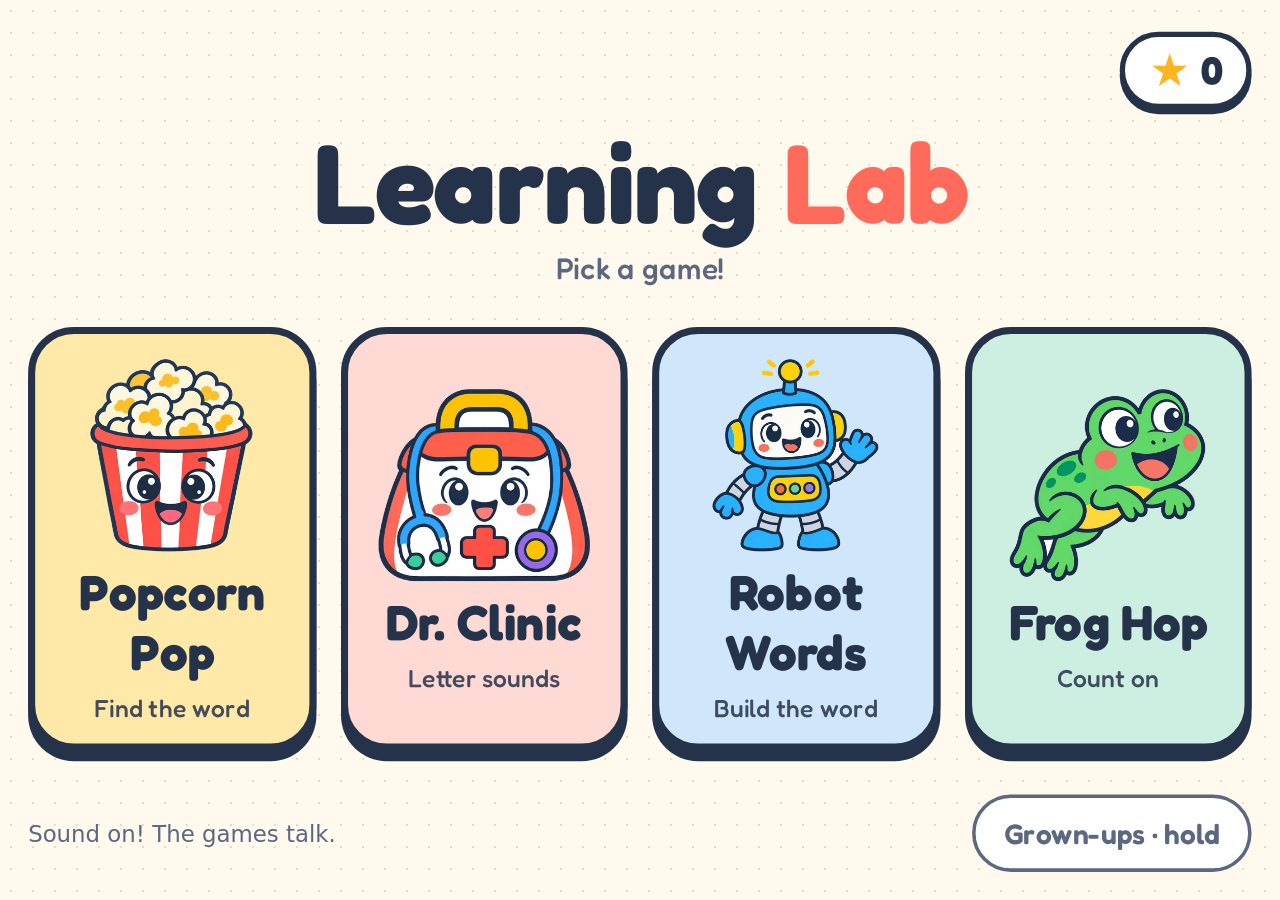
==== lab/index.html @ 98c9d7f2 "deploy: bridge" ====
<!doctype html>
<html lang="en"><head><meta charset="utf-8">
<meta name="viewport" content="width=device-width, initial-scale=1, maximum-scale=1, user-scalable=no, viewport-fit=cover">
<meta name="robots" content="noindex, nofollow">
<meta name="apple-mobile-web-app-capable" content="yes">
<meta name="mobile-web-app-capable" content="yes">
<meta name="apple-mobile-web-app-status-bar-style" content="default">
<meta name="apple-mobile-web-app-title" content="Learning Lab">
<meta name="theme-color" content="#FFF8EC">
<link rel="manifest" href="manifest.webmanifest">
<link rel="apple-touch-icon" href="icon-180.png">
<link rel="icon" href="icon-192.png">
<style>html,body{-webkit-user-select:none;user-select:none;-webkit-touch-callout:none;overscroll-behavior:none}</style>
<script>window.LAB_APP = "86f15c702f";
if ("serviceWorker" in navigator) addEventListener("load", () => {
  navigator.serviceWorker.register("sw.js").then(reg => {
    document.addEventListener("visibilitychange", () => { if (document.visibilityState === "visible") reg.update().catch(() => {}); });
  }).catch(() => {});
  let had = !!navigator.serviceWorker.controller;
  navigator.serviceWorker.addEventListener("controllerchange", () => { if (!had) { had = true; return; } window.LAB_UPDATE = true; if (window.LAB_ON_HUB && window.LAB_ON_HUB()) location.reload(); });
});</script>
<title>Learning Lab</title>
<meta name="claude:viewport-fit-sides" content="cover">
<style>@font-face{font-family:Fredoka;font-weight:500;font-display:swap;src:url([data-uri]) format('woff2')}@font-face{font-family:Fredoka;font-weight:600;font-display:swap;src:url([data-uri]) format('woff2')}@font-face{font-family:Fredoka;font-weight:700;font-display:swap;src:url([data-uri]) format('woff2')}
/* Layout: one full-screen "play mat" per game, chunky cut-paper shapes with ink outlines, same palette as the printed kit. Single light look on purpose. */
@font-face { font-family: "LabLetters"; font-weight: 700; src: url([data-uri]) format("woff2"); }
:root {
  --paper: #FFF9EE; --ink: #24324A; --soft: #5B6880; --line: #E7DCC8;
  --coral: #FF6B5B; --sun: #FFB420; --sky: #2E9BEF; --mint: #27B98A; --grape: #8A63E8;
  --kernel: #FFF4CF; --kernel-edge: #E6A400;
  --display: "Fredoka", "Trebuchet MS", system-ui, sans-serif;
  --letters: "LabLetters", "Andika", "Fredoka", system-ui, sans-serif;
  color-scheme: light;
}
[hidden] { display: none !important; }
* { box-sizing: border-box; -webkit-tap-highlight-color: transparent; }
html, body { height: 100%; }
body { margin: 0; background: var(--paper); color: var(--ink); font-family: var(--display); overflow: hidden;
  background-image: radial-gradient(var(--line) 1.2px, transparent 1.4px); background-size: 22px 22px; }
button { font: inherit; color: inherit; cursor: pointer; border: 0; background: none; touch-action: manipulation; }
button:focus-visible { outline: 4px solid var(--sky); outline-offset: 3px; }
.screen { position: absolute; inset: 0; display: flex; flex-direction: column; padding-top: max(12px, env(safe-area-inset-top, 0px)); padding-bottom: max(16px, env(safe-area-inset-bottom, 0px));
  padding-left: max(16px, env(safe-area-inset-left, 0px)); padding-right: max(16px, env(safe-area-inset-right, 0px)); }
.screen[hidden] { display: none !important; }
html.wide .tiles { grid-template-columns: repeat(4, 1fr); max-width: 1100px; }
.screen.fit { inset: auto; left: 0; top: 0; transform-origin: 0 0; }
.cheer-card { transform: scale(var(--cz, 1)); }
.grown.hold { position: relative; overflow: hidden; }
.grown .fill { position: absolute; inset: 0; background: var(--sky); opacity: .25; transform: scaleX(0); transform-origin: 0 50%; }
.grown.holding .fill { transition: transform 1.4s linear; transform: scaleX(1); }
.bar { display: flex; align-items: center; gap: 10px; min-height: 56px; }
.round { width: 56px; height: 56px; border-radius: 50%; background: #fff; border: 3px solid var(--ink); display: grid; place-items: center; font-size: 26px; font-weight: 700; flex: none; box-shadow: 0 3px 0 var(--ink); }
a.round { text-decoration: none; color: var(--ink); }
.round:active { transform: translateY(3px); box-shadow: none; }
.bar h2 { margin: 0; font-size: clamp(22px, calc(5 * var(--vw, 1vw)), 32px); font-weight: 700; flex: 1; min-width: 0; text-wrap: balance; }
.stars { display: flex; align-items: center; gap: 6px; font-weight: 700; font-size: 22px; background: #fff; border: 3px solid var(--ink); border-radius: 99px; padding: 6px 14px; box-shadow: 0 3px 0 var(--ink); font-variant-numeric: tabular-nums; }
.stars b { color: var(--sun); font-size: 26px; line-height: 1; }
.prog { display: flex; gap: 6px; justify-content: center; margin: 6px 0 2px; }
.prog i { width: 18px; height: 18px; border-radius: 50%; border: 3px solid var(--ink); background: #fff; }
.prog i.on { background: var(--sun); }
.stage { flex: 1; display: flex; flex-direction: column; align-items: center; justify-content: center; gap: clamp(12px, calc(3 * var(--vh, 1vh)), 28px); min-height: 0; }
.say { display: flex; align-items: center; gap: 12px; }
.speak { width: 84px; height: 84px; border-radius: 50%; background: var(--sky); color: #fff; border: 4px solid var(--ink); box-shadow: 0 5px 0 var(--ink); display: grid; place-items: center; }
.speak svg { width: 44px; height: 44px; }
.speak:active { transform: translateY(5px); box-shadow: none; }
.cue { font-size: 15px; color: var(--soft); max-width: 16ch; line-height: 1.25; }
.cue b { font-family: var(--letters); color: var(--ink); font-size: 22px; }
.shake { animation: shake .45s; }
@keyframes shake { 20%,60% { transform: translateX(-10px) rotate(-3deg); } 40%,80% { transform: translateX(10px) rotate(3deg); } }
@media (prefers-reduced-motion: reduce) { *, *::before, *::after { animation-duration: .01ms !important; transition-duration: .01ms !important; } }

/* hub */
.hub-head { text-align: center; margin: 4px 0 10px; }
.hub-head h1 { font-size: clamp(38px, calc(10 * var(--vw, 1vw)), 64px); margin: 0; line-height: 1; letter-spacing: -.5px; }
.hub-head h1 span { color: var(--coral); }
.hub-head p { margin: 6px 0 0; color: var(--soft); font-size: 17px; }
.tiles { flex: 1; display: grid; grid-template-columns: 1fr 1fr; gap: 14px; align-content: center; max-width: 720px; width: 100%; margin: 0 auto; min-height: 0; }
.tile { border-radius: 26px; border: 4px solid var(--ink); box-shadow: 0 6px 0 var(--ink); padding: 14px 10px 12px; display: flex; flex-direction: column; align-items: center; gap: 6px; min-height: 150px; justify-content: center; }
.tile:active { transform: translateY(6px); box-shadow: none; }
.tile .em { height: clamp(70px, calc(17 * var(--vw, 1vw)), 110px); width: auto; display: block; }
.tile .nm { font-weight: 700; font-size: clamp(20px, calc(4.6 * var(--vw, 1vw)), 28px); }
.tile .sk { font-size: 14px; font-weight: 500; opacity: .85; }
.t-pop { background: #FFE9A8; } .t-doc { background: #FFD9D4; } .t-bot { background: #CFE6FB; } .t-frog { background: #CDEFE2; }
.hub-foot { display: flex; justify-content: space-between; align-items: center; gap: 10px; margin-top: 12px; }
.grown { font-size: 16px; font-weight: 600; color: var(--soft); border: 2px solid var(--soft); border-radius: 99px; padding: 10px 16px; background: #fff; }

/* popcorn */
.kernels { display: flex; flex-wrap: wrap; justify-content: center; gap: clamp(6px, calc(3 * var(--vw, 1vw)), 22px); width: 100%; }
.kernel { position: relative; width: clamp(108px, calc(30 * var(--vw, 1vw)), 190px); aspect-ratio: 1.1; max-width: 100%; display: grid; place-items: center; transition: transform .2s; }
.kernel svg { position: absolute; inset: 0; width: 100%; height: 100%; }
.kernel span { position: relative; font-family: var(--letters); font-weight: 700; font-size: clamp(28px, calc(8 * var(--vw, 1vw)), 50px); padding-top: 8%; }
.kernel:active { transform: scale(.94); }
.kernel.pop { animation: pop .55s forwards; }
@keyframes pop { 40% { transform: scale(1.35) rotate(-6deg); } 100% { transform: scale(0); opacity: 0; } }
.bucket { height: clamp(90px, calc(16 * var(--vh, 1vh)), 150px); width: auto; }

/* clinic */
.patient { position: relative; width: min(300px, calc(64 * var(--vw, 1vw))); aspect-ratio: 1; border-radius: 50%; background: #fff; border: 4px solid var(--ink); display: grid; place-items: center; }
.patient .who { width: 72%; height: 72%; object-fit: contain; }
.owie { position: absolute; width: 22%; height: 9%; border-radius: 99px; display: grid; place-items: center; }
.owie.hurt::before { content: ""; width: 26px; height: 26px; border-radius: 50%; background: #FF6B5B; border: 3px solid #fff; box-shadow: 0 0 0 3px #FF6B5B66; animation: throb 1.4s infinite; }
@keyframes throb { 50% { transform: scale(1.2); } }
.owie.fixed { background: #F6C39C; border: 3px solid #C98A5E; transform: rotate(var(--r)); height: 13%; width: 30%; margin-left: -4%; }
.owie.fixed::after { content: ""; width: 30%; height: 60%; background: #FCE3CC; border-radius: 3px; }
.bubble { font: inherit; color: inherit; cursor: pointer; display: flex; align-items: center; gap: 10px; background: #fff; border: 4px solid var(--ink); border-radius: 26px; padding: 8px 16px; box-shadow: 0 4px 0 var(--ink); }
.bubble .pic { font-size: clamp(54px, calc(13 * var(--vw, 1vw)), 80px); line-height: 1; }
.bandages { display: flex; gap: clamp(8px, calc(3 * var(--vw, 1vw)), 18px); flex-wrap: wrap; justify-content: center; }
.band { width: clamp(118px, calc(29 * var(--vw, 1vw)), 170px); height: clamp(60px, calc(14 * var(--vw, 1vw)), 82px); border-radius: 99px; background: #FFD9D4; border: 4px solid var(--coral); display: grid; place-items: center; box-shadow: 0 5px 0 #C9382A; }
.band:nth-child(2) { background: #CFE6FB; border-color: var(--sky); box-shadow: 0 5px 0 #1B6DB0; }
.band:nth-child(3) { background: #CDEFE2; border-color: var(--mint); box-shadow: 0 5px 0 #17805F; }
.band span { background: #fff; border-radius: 12px; padding: 0 16px; font-family: var(--letters); font-weight: 700; font-size: clamp(34px, calc(9 * var(--vw, 1vw)), 50px); line-height: 1.15; }
.band:active { transform: translateY(5px); box-shadow: none; }

/* robot */
.bot-pic { font-size: clamp(90px, calc(24 * var(--vw, 1vw)), 150px); line-height: 1; }
.boxes { display: flex; gap: clamp(8px, calc(3 * var(--vw, 1vw)), 16px); }
.box { width: clamp(76px, calc(22 * var(--vw, 1vw)), 120px); aspect-ratio: 1; border-radius: 20px; border: 4px solid var(--ink); background: #fff; display: grid; place-items: center; font-family: var(--letters); font-weight: 700; font-size: clamp(44px, calc(12 * var(--vw, 1vw)), 72px); }
.box.ok { background: #DAF5EB; border-color: var(--mint); }
.box.next { border-style: dashed; border-color: var(--sky); }
.letters { display: flex; flex-wrap: wrap; gap: 10px; justify-content: center; max-width: 560px; }
.ltile { width: clamp(64px, calc(17 * var(--vw, 1vw)), 86px); aspect-ratio: 1; border-radius: 18px; background: var(--sun); border: 4px solid var(--ink); box-shadow: 0 5px 0 var(--ink); font-family: var(--letters); font-weight: 700; font-size: clamp(36px, calc(10 * var(--vw, 1vw)), 52px); display: grid; place-items: center; }
.ltile:active { transform: translateY(5px); box-shadow: none; }
.ltile.used { visibility: hidden; }
.robot { height: clamp(80px, calc(14 * var(--vh, 1vh)), 120px); width: auto; }
.robot.dance { animation: dance .9s 2; }
@keyframes dance { 25% { transform: rotate(-14deg) translateY(-8px); } 75% { transform: rotate(14deg) translateY(-8px); } }

/* frog */
.pads { display: grid; grid-template-columns: repeat(7, 1fr); gap: clamp(6px, calc(1.6 * var(--vw, 1vw)), 12px); width: 100%; max-width: 640px; }
.pad { aspect-ratio: 1; border-radius: 50% 50% 46% 54%; background: #9BDDB8; border: 3px solid #1E8A62; font-weight: 700; font-size: clamp(20px, calc(5.4 * var(--vw, 1vw)), 32px); display: grid; place-items: center; position: relative; color: #0F4D36; font-variant-numeric: tabular-nums; }
.pad.start { background: #FFE9A8; border-color: var(--kernel-edge); }
.pad.here { background: #FFE9A8; border-color: var(--kernel-edge); }
.pad.here::after { content: ""; position: absolute; top: -40%; right: -26%; width: 70%; height: 70%; background: url([data-uri]) center / contain no-repeat; animation: bob 1.2s infinite; }
.pad.count { background: #FFF4CF; }
.pad.goal { background: var(--mint); color: #fff; }
@keyframes bob { 50% { transform: translateY(-4px); } }
.dice-row { display: flex; align-items: center; gap: 16px; }
.die { width: 92px; height: 92px; border-radius: 20px; background: #fff; border: 4px solid var(--ink); box-shadow: 0 5px 0 var(--ink); display: grid; grid-template-columns: repeat(3, 1fr); grid-template-rows: repeat(3, 1fr); padding: 10px; }
.die i { width: 16px; height: 16px; border-radius: 50%; background: var(--coral); place-self: center; visibility: hidden; }
.die i.on { visibility: visible; }
.die.roll { animation: roll .5s; }
@keyframes roll { 50% { transform: rotate(180deg) scale(.85); } }
.die-btn { font-weight: 700; font-size: 26px; background: var(--coral); color: #fff; border: 4px solid var(--ink); border-radius: 99px; padding: 14px 28px; box-shadow: 0 5px 0 var(--ink); }
.die-btn:disabled { opacity: .45; }
.ask { font-size: clamp(20px, calc(5 * var(--vw, 1vw)), 28px); font-weight: 600; text-align: center; min-height: 1.3em; }

/* overlay */
.cheer { position: fixed; inset: 0; background: rgba(36,50,74,.55); display: grid; place-items: center; z-index: 20; padding: 20px; }
.cheer-card { background: #fff; border: 5px solid var(--ink); border-radius: 30px; box-shadow: 0 8px 0 var(--ink); padding: 26px 22px; text-align: center; max-width: 420px; width: 100%; }
.cheer-card .big { height: 130px; width: auto; }
.cheer-card h3 { font-size: 36px; margin: 10px 0 4px; }
.cheer-card p { margin: 0 0 18px; font-size: 18px; color: var(--soft); }
.cheer-btns { display: flex; gap: 12px; justify-content: center; }
.btn { font-weight: 700; font-size: 22px; border: 4px solid var(--ink); border-radius: 99px; padding: 12px 22px; box-shadow: 0 4px 0 var(--ink); background: var(--sun); }
.btn.alt { background: #fff; }
.confetti { position: fixed; width: 12px; height: 16px; border-radius: 3px; z-index: 30; pointer-events: none; animation: fall 1.1s ease-out forwards; }
@keyframes fall { to { transform: translate(var(--dx), var(--dy)) rotate(540deg); opacity: 0; } }

/* grown-ups */
.gscroll { flex: 1; overflow-y: auto; min-height: 0; -webkit-overflow-scrolling: touch; }
.gsec { background: #fff; border: 3px solid var(--ink); border-radius: 20px; padding: 14px 16px; margin-bottom: 14px; }
.gsec h3 { margin: 0 0 4px; font-size: 20px; }
.gsec p { margin: 0 0 10px; color: var(--soft); font-size: 15px; line-height: 1.4; font-family: system-ui, sans-serif; }
.chips { display: flex; flex-wrap: wrap; gap: 8px; }
.chip { min-width: 52px; min-height: 48px; padding: 6px 12px; border-radius: 14px; border: 3px solid var(--line); background: #fff; font-family: var(--letters); font-weight: 700; font-size: 22px; }
.chip.on { border-color: var(--ink); background: #FFE9A8; }
.chip small { display: block; font-family: var(--display); font-size: 11px; color: var(--soft); font-weight: 600; }
.seg { display: flex; gap: 8px; flex-wrap: wrap; }
.seg button { min-height: 48px; padding: 8px 16px; border-radius: 14px; border: 3px solid var(--line); font-weight: 600; font-size: 17px; background: #fff; }
.seg button.on { border-color: var(--ink); background: #CFE6FB; }
.gnote { font-size: 13px; color: var(--soft); font-family: system-ui, sans-serif; }
</style>
</head><body>


<!-- HUB -->
<section class="screen" id="hub">
  <div class="bar"><a class="round" id="backOut" href="home.html" aria-label="Back to the family page" hidden>‹</a><div style="flex:1"></div><div class="stars" aria-label="Stars today"><b>★</b><span id="hubStars">0</span></div></div>
  <div class="hub-head"><h1>Learning <span>Lab</span></h1><p>Pick a game!</p></div>
  <div class="tiles">
    <button class="tile t-pop" data-go="pop"><img class="em" src="[data-uri]" alt=""><span class="nm">Popcorn Pop</span><span class="sk">Find the word</span></button>
    <button class="tile t-doc" data-go="doc"><img class="em" src="[data-uri]" alt=""><span class="nm">Dr. Clinic</span><span class="sk">Letter sounds</span></button>
    <button class="tile t-bot" data-go="bot"><img class="em" src="[data-uri]" alt=""><span class="nm">Robot Words</span><span class="sk">Build the word</span></button>
    <button class="tile t-frog" data-go="frog"><img class="em" src="[data-uri]" alt=""><span class="nm">Frog Hop</span><span class="sk">Count on</span></button>
  </div>
  <div class="hub-foot"><span class="gnote">Sound on! The games talk.</span><button class="grown hold" id="grownBtn" aria-label="Grown-ups: press and hold"><span class="fill"></span><span style="position:relative">Grown-ups · hold</span></button></div>
</section>

<!-- POPCORN -->
<section class="screen" id="pop" hidden>
  <div class="bar"><button class="round" data-home aria-label="Home">⌂</button><h2>Popcorn Pop</h2><div class="stars"><b>★</b><span class="starsN">0</span></div></div>
  <div class="prog" id="popProg"></div>
  <div class="stage">
    <div class="say"><button class="speak" id="popSpeak" aria-label="Say the word again"></button><div class="cue" id="popCue">Listen, then tap the popcorn word!</div></div>
    <div class="kernels" id="popKernels"></div>
    <img class="bucket" src="[data-uri]" alt="">
  </div>
</section>

<!-- CLINIC -->
<section class="screen" id="doc" hidden>
  <div class="bar"><button class="round" data-home aria-label="Home">⌂</button><h2>Dr. Clinic</h2><div class="stars"><b>★</b><span class="starsN">0</span></div></div>
  <div class="stage">
    <div class="patient" id="docPatient"><img class="who" id="docWho" src="[data-uri]" alt="Teddy, the patient"></div>
    <div class="say"><button class="speak" id="docSpeak" aria-label="Say it again"></button><button class="bubble" id="docBubble" aria-label="Hear the word again"><span class="pic" id="docPic">🐷</span><span class="cue" id="docCue" hidden>Which bandage starts <b id="docWord">pig</b>?</span></button></div>
    <div class="bandages" id="docBands"></div>
  </div>
</section>

<!-- ROBOT -->
<section class="screen" id="bot" hidden>
  <div class="bar"><button class="round" data-home aria-label="Home">⌂</button><h2>Robot Words</h2><div class="stars"><b>★</b><span class="starsN">0</span></div></div>
  <div class="prog" id="botProg"></div>
  <div class="stage">
    <div class="say"><button class="speak" id="botSpeak" aria-label="Say the word again"></button><span class="bot-pic" id="botPic">🗺️</span><img class="robot" id="botRobot" src="[data-uri]" alt=""></div>
    <div class="boxes" id="botBoxes"></div>
    <div class="letters" id="botLetters"></div>
  </div>
</section>

<!-- FROG -->
<section class="screen" id="frog" hidden>
  <div class="bar"><button class="round" data-home aria-label="Home">⌂</button><h2>Frog Hop</h2><div class="stars"><b>★</b><span class="starsN">0</span></div></div>
  <div class="prog" id="frogProg"></div>
  <div class="stage">
    <div class="ask" id="frogAsk">Roll the die!</div>
    <div class="pads" id="frogPads"></div>
    <div class="dice-row"><div class="die" id="frogDie"><i></i><i></i><i></i><i></i><i></i><i></i><i></i><i></i><i></i></div><button class="die-btn" id="frogRoll">Roll!</button></div>
  </div>
</section>

<!-- GROWN-UPS -->
<section class="screen" id="grown" hidden>
  <div class="bar"><button class="round" data-home aria-label="Home">⌂</button><h2>Grown-ups</h2></div>
  <div class="gscroll">
    <div class="gsec"><h3>Popcorn words</h3><p>Tap to choose this week's words. Keep it to about 5: 2 she knows and 3 new ones. Small numbers show how often she got it right on the first try.</p><div class="chips" id="gWords"></div></div>
    <div class="gsec"><h3>Clinic letters</h3><p>The sounds Dr. Clinic asks about. Start with the class letter of the week plus a few she's learning.</p><div class="chips" id="gLetters"></div></div>
    <div class="gsec"><h3>Robot level</h3><p>Level 1 uses only sounds she already knows. Move up when a level feels easy.</p><div class="seg" id="gLevel"></div></div>
    <div class="gsec"><h3>Frog Hop</h3><p>How far the lily pads go, and how big the die is.</p><div class="seg" id="gFrogMax"></div><div class="seg" id="gFrogDie" style="margin-top:8px"></div></div>
    <div class="gsec"><h3>Voice</h3><p>The games read words out loud in a recorded voice. If there's no sound, turn the phone's volume up and check the ringer switch.</p><div class="seg" id="gVoice"></div></div>
    <div class="gsec"><h3>Start fresh</h3><p>Clears her stars and the first-try counts on this device. Your word, letter and level choices stay.</p><div class="seg"><button id="gReset">Clear progress</button></div></div>
    <p class="gnote">Settings and stars stay on this device.</p>
  </div>
</section>

<div class="cheer" id="cheer" hidden><div class="cheer-card"><img class="big" id="cheerEm" src="[data-uri]" alt=""><h3 id="cheerH">You did it!</h3><p id="cheerP"></p><div class="cheer-btns"><button class="btn alt" data-home>Home</button><button class="btn" id="cheerAgain">Play again</button></div></div></div>

<script>
(function () {
"use strict";
const SPK = '<svg viewBox="0 0 24 24" fill="none" stroke="currentColor" stroke-width="2.4" stroke-linecap="round" stroke-linejoin="round"><path d="M4 9v6h4l5 4V5L8 9H4z" fill="currentColor"/><path d="M16 8.5a5 5 0 0 1 0 7M18.8 6a8.5 8.5 0 0 1 0 12"/></svg>';
const SIGHT = ["a","I","and","are","can","do","go","he","is","like","little","my","see","she","the","to","was","we","with","you"];
const PICS = {a:["apple","🍎"],b:["bone","🦴"],c:["cat","🐱"],d:["dog","🐶"],e:["egg","🥚"],f:["foot","🦶"],g:["goat","🐐"],h:["hand","✋"],i:["inch worm","🐛"],j:["juice","🧃"],k:["kite","🪁"],l:["leg","🦵"],m:["moon","🌙"],n:["nose","👃"],o:["octopus","🐙"],p:["pig","🐷"],q:["queen","👸"],r:["rabbit","🐰"],s:["sun","☀️"],t:["tooth","🦷"],u:["up","⬆️"],v:["volcano","🌋"],w:["worm","🪱"],y:["yo-yo","🪀"],z:["zebra","🦓"]};
const LEVELS = [
  [["map","🗺️"],["cap","🧢"],["mom","👩"],["dad","👨"],["sad","😢"],["mad","😠"],["pod","🫛"]],
  [["cat","🐱"],["dog","🐶"],["pig","🐷"],["pot","🍲"],["kid","🧒"],["log","🪵"],["dot","🔴"],["lit","🕯️"]],
  [["hat","🎩"],["hut","🛖"],["cup","🥤"],["sun","☀️"],["leg","🦵"],["fan","🪭"],["hot","🥵"],["fog","🌫️"]],
  [["bus","🚌"],["bug","🐛"],["bed","🛏️"],["web","🕸️"],["net","🥅"],["pen","🖊️"],["bat","🦇"],["rat","🐀"]]
];
const LOOK = {b:"dpq",d:"bpq",p:"qbd",q:"pdb",m:"nw",n:"mu",u:"nv",w:"mv"};
const DEF = { words: ["a","I","the","see","my"], letters: ["l","g","i","t","s","a","m"], level: 1, frogMax: 20, frogDie: 3, voice: true };

// ---------- storage (best effort) ----------
const KEY = "lablab-v1";
function load() { try { const s = JSON.parse(localStorage.getItem(KEY) || "{}"); return s; } catch (e) { return {}; } }
const fresh = () => JSON.parse(JSON.stringify(DEF));
let S = Object.assign({ stars: {}, hits: {} }, load());
S.set = Object.assign(fresh(), S.set || {});
S.stars = S.stars || {}; S.hits = S.hits || {};
function save() { try { localStorage.setItem(KEY, JSON.stringify(S)); } catch (e) {} }
const today = () => { const d = new Date(); return d.getFullYear() + "-" + String(d.getMonth() + 1).padStart(2, "0") + "-" + String(d.getDate()).padStart(2, "0"); };
function starsToday() { return S.stars[today()] || 0; }
function addStar() { S.stars[today()] = starsToday() + 1; save(); paintStars(); }
function hit(k) { S.hits[k] = (S.hits[k] || 0) + 1; save(); }
function paintStars() { document.querySelectorAll(".starsN,#hubStars").forEach(e => e.textContent = starsToday()); }

// ---------- sound ----------
let AC = null;
function tone(f, t, type, vol, when) { try { ctx(); const o = AC.createOscillator(), g = AC.createGain(); o.type = type || "sine"; o.frequency.value = f; const s = AC.currentTime + (when || 0); g.gain.setValueAtTime(vol || .18, s); g.gain.exponentialRampToValueAtTime(.001, s + t); o.connect(g).connect(AC.destination); o.start(s); o.stop(s + t); } catch (e) {} }
function ctx() { try { AC = AC || new (window.AudioContext || window.webkitAudioContext)(); if (AC.state === "suspended") AC.resume(); } catch (e) {} return AC; }
document.addEventListener("pointerdown", ctx, { passive: true });
/* Popcorn pop: a short burst of filtered noise (the crack) over a quick falling blip (the "pop"). */
function popSound() { const A = ctx(); if (!A) return; try {
  const t = A.currentTime, len = Math.floor(A.sampleRate * .09), buf = A.createBuffer(1, len, A.sampleRate), d = buf.getChannelData(0);
  for (let i = 0; i < len; i++) d[i] = (Math.random() * 2 - 1) * Math.pow(1 - i / len, 4);
  const n = A.createBufferSource(); n.buffer = buf; const bp = A.createBiquadFilter(); bp.type = "bandpass"; bp.frequency.value = 1800; bp.Q.value = .8;
  const ng = A.createGain(); ng.gain.setValueAtTime(.9, t); ng.gain.exponentialRampToValueAtTime(.001, t + .09);
  n.connect(bp).connect(ng).connect(A.destination); n.start(t);
  const o = A.createOscillator(), og = A.createGain(); o.type = "sine"; o.frequency.setValueAtTime(1100, t); o.frequency.exponentialRampToValueAtTime(180, t + .08);
  og.gain.setValueAtTime(.5, t); og.gain.exponentialRampToValueAtTime(.001, t + .1); o.connect(og).connect(A.destination); o.start(t); o.stop(t + .11);
  tone(1320, .12, "triangle", .12, .07); } catch (e) {} }
/* Game-show buzzer: two detuned sawtooth tones through a low-pass, about half a second. */
function buzzer() { const A = ctx(); if (!A) return; try {
  const t = A.currentTime, lp = A.createBiquadFilter(); lp.type = "lowpass"; lp.frequency.value = 900; const g = A.createGain();
  g.gain.setValueAtTime(.0001, t); g.gain.exponentialRampToValueAtTime(.32, t + .02); g.gain.setValueAtTime(.32, t + .4); g.gain.exponentialRampToValueAtTime(.001, t + .5);
  lp.connect(g).connect(A.destination);
  [130, 137].forEach(f => { const o = A.createOscillator(); o.type = "sawtooth"; o.frequency.value = f; o.connect(lp); o.start(t); o.stop(t + .52); }); } catch (e) {} }
/* Jackpot: a fast rising arpeggio, then two bright coin dings with a shimmer. */
function jackpot() { const A = ctx(); if (!A) return;
  [1047, 1319, 1568, 2093, 2637].forEach((f, i) => tone(f, .09, "square", .07, i * .055));
  [[1976, .32], [2637, .45]].forEach(([f, len], i) => { tone(f, len, "triangle", .2, .33 + i * .11); tone(f * 2, len * .7, "sine", .06, .33 + i * .11); });
  for (let i = 0; i < 8; i++) tone(3000 + Math.random() * 2500, .05, "sine", .04, .5 + i * .045); }
function sparkle() { const A = ctx(); if (!A) return;
  [784, 880, 1047, 1175, 1319, 1568, 1760, 2093, 2349, 2637].forEach((f, i) => tone(f, .14, "triangle", .11, i * .035));
  [[2093, .7], [2637, .8], [3136, .9]].forEach(([f, len], i) => { tone(f, len, "sine", .12, .38 + i * .02); tone(f * 2.01, len * .6, "sine", .03, .38 + i * .02); });
  for (let i = 0; i < 10; i++) tone(3500 + Math.random() * 3000, .06, "sine", .035, .42 + i * .05); }
const sfx = { jackpot, sparkle, yes() { tone(660, .12, "triangle"); tone(990, .2, "triangle", .16, .1); }, no() { tone(220, .25, "square", .07); }, pop: popSound, buzz: buzzer, win() { [523,659,784,1046].forEach((f,i) => tone(f, .25, "triangle", .16, i * .12)); } };
let VOICE = null;
function pickVoice() { try { const vs = speechSynthesis.getVoices(); VOICE = vs.find(v => /en-US/.test(v.lang) && /Samantha|Google US|Female|Allison|Ava/i.test(v.name)) || vs.find(v => /en-US/.test(v.lang)) || vs[0] || null; } catch (e) {} }
const canSpeak = "speechSynthesis" in window;
if (canSpeak) { pickVoice(); try { speechSynthesis.onvoiceschanged = pickVoice; } catch (e) {} }
/* Recorded voice (natural voice clips, one per word or phrase). Falls back to the phone's speech if a clip is missing. */
const VO = {"_silence": "[data-uri]", "ask_a": "[data-uri]", "ask_b": "[data-uri]", "ask_c": "[data-uri]", "ask_d": "[data-uri]", "ask_e": "[data-uri]", "ask_f": "[data-uri]", "ask_g": "[data-uri]", "ask_h": "[data-uri]", "ask_i": "[data-uri]", "ask_j": "[data-uri]", "ask_k": "[data-uri]", "ask_l": "[data-uri]", "ask_m": "[data-uri]", "ask_n": "[data-uri]", "ask_o": "[data-uri]", "ask_p": "[data-uri]", "ask_q": "[data-uri]", "ask_r": "[data-uri]", "ask_s": "[data-uri]", "ask_t": "[data-uri]", "ask_u": "[data-uri]", "ask_v": "[data-uri]", "ask_w": "[data-uri]", "ask_y": "[data-uri]", "ask_z": "[data-uri]", "c_bot": "[data-uri]", "c_doc": "[data-uri]", "c_frog": "[data-uri]", "c_pop": "[data-uri]", "end_0": "[data-uri]", "end_1": "[data-uri]", "end_10": "[data-uri]", "end_11": "[data-uri]", "end_12": "[data-uri]", "end_13": "[data-uri]", "end_14": "[data-uri]", "end_15": "[data-uri]", "end_16": "[data-uri]", "end_17": "[data-uri]", "end_18": "[data-uri]", "end_19": "[data-uri]", "end_2": "[data-uri]", "end_20": "[data-uri]", "end_3": "[data-uri]", "end_4": "[data-uri]", "end_5": "[data-uri]", "end_6": "[data-uri]", "end_7": "[data-uri]", "end_8": "[data-uri]", "end_9": "[data-uri]", "from_0": "[data-uri]", "from_1": "[data-uri]", "from_10": "[data-uri]", "from_11": "[data-uri]", "from_12": "[data-uri]", "from_13": "[data-uri]", "from_14": "[data-uri]", "from_15": "[data-uri]", "from_16": "[data-uri]", "from_17": "[data-uri]", "from_18": "[data-uri]", "from_19": "[data-uri]", "from_2": "[data-uri]", "from_20": "[data-uri]", "from_3": "[data-uri]", "from_4": "[data-uri]", "from_5": "[data-uri]", "from_6": "[data-uri]", "from_7": "[data-uri]", "from_8": "[data-uri]", "from_9": "[data-uri]", "is_I": "[data-uri]", "is_a": "[data-uri]", "is_and": "[data-uri]", "is_are": "[data-uri]", "is_can": "[data-uri]", "is_do": "[data-uri]", "is_go": "[data-uri]", "is_he": "[data-uri]", "is_is": "[data-uri]", "is_like": "[data-uri]", "is_little": "[data-uri]", "is_my": "[data-uri]", "is_see": "[data-uri]", "is_she": "[data-uri]", "is_the": "[data-uri]", "is_to": "[data-uri]", "is_was": "[data-uri]", "is_we": "[data-uri]", "is_with": "[data-uri]", "is_you": "[data-uri]", "n_0": "[data-uri]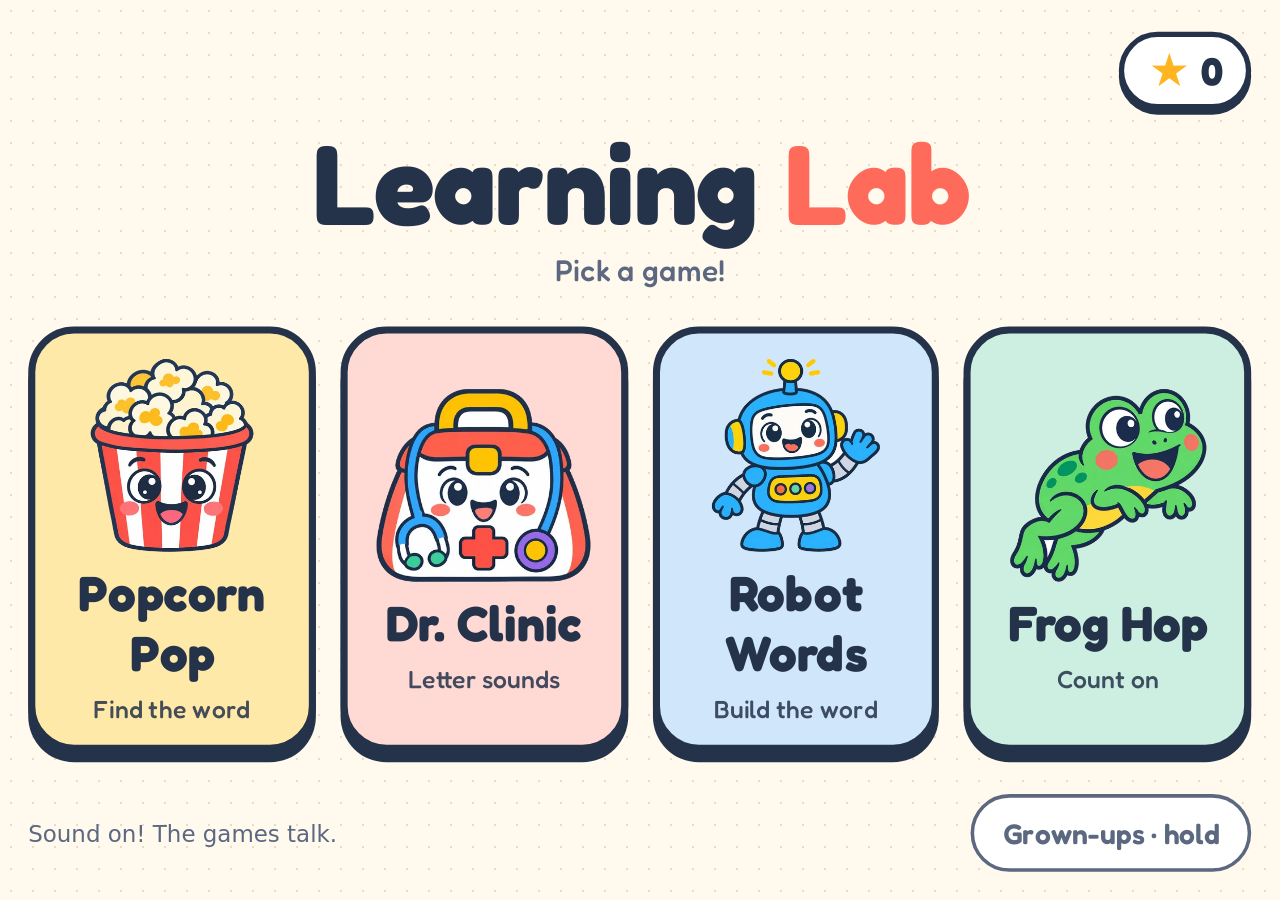
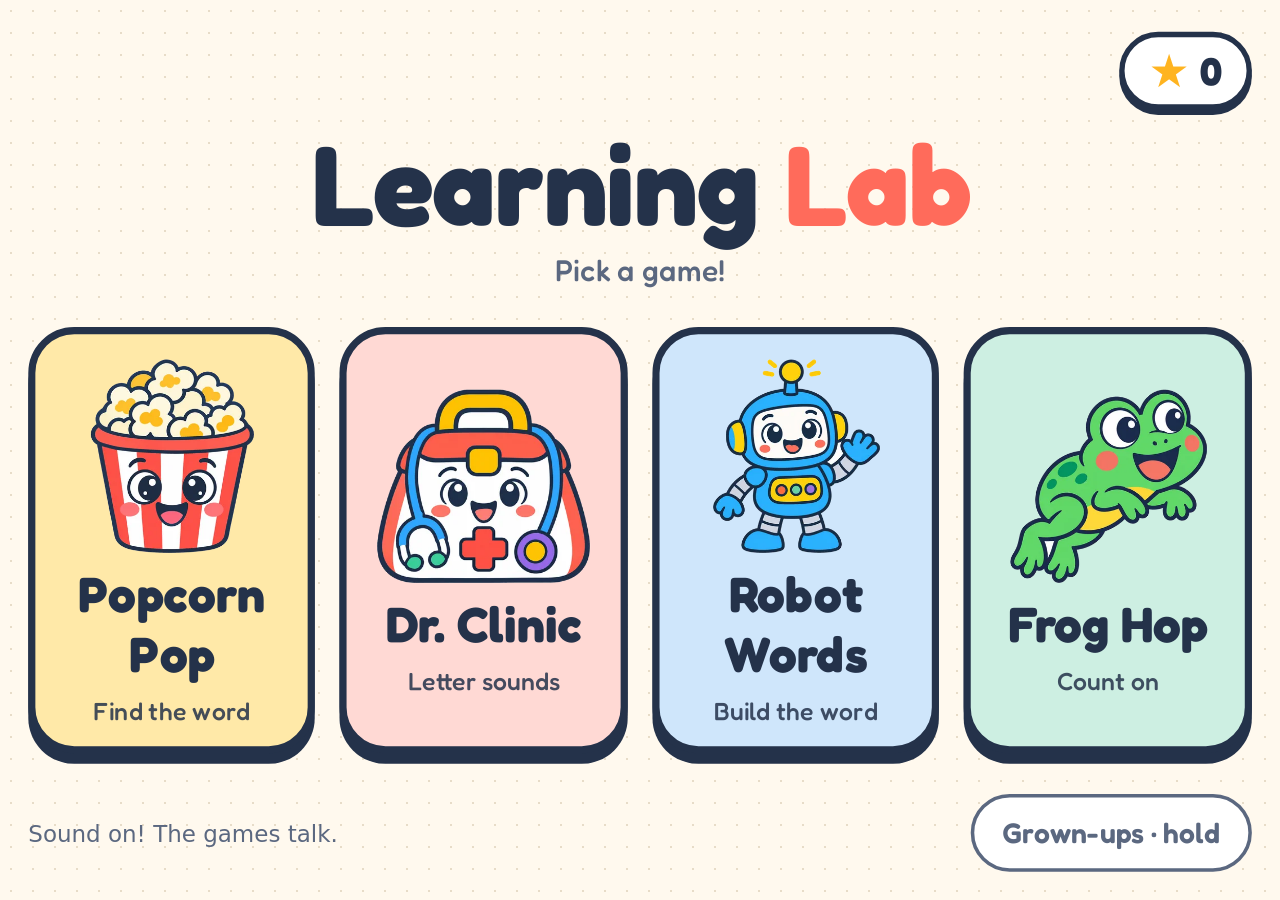
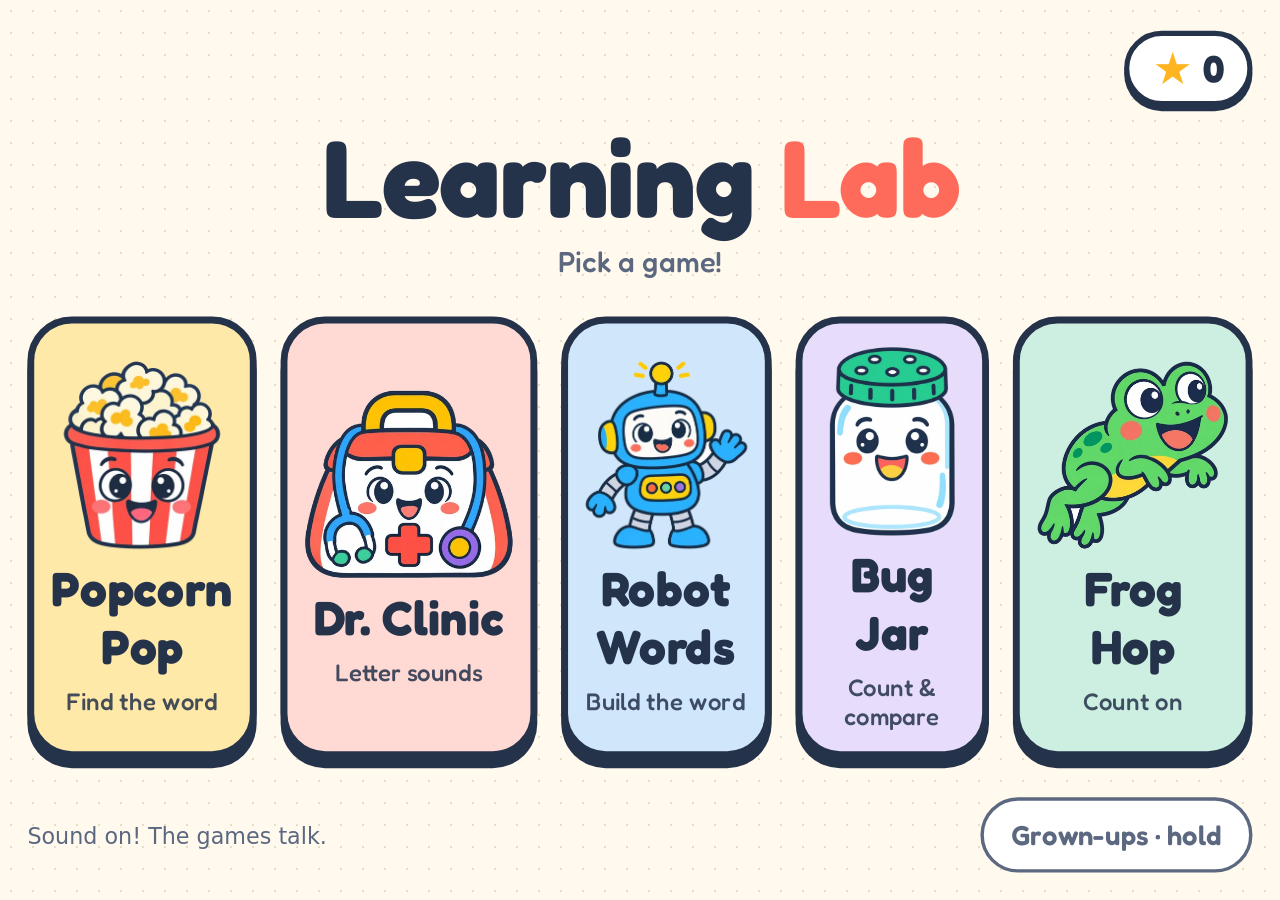
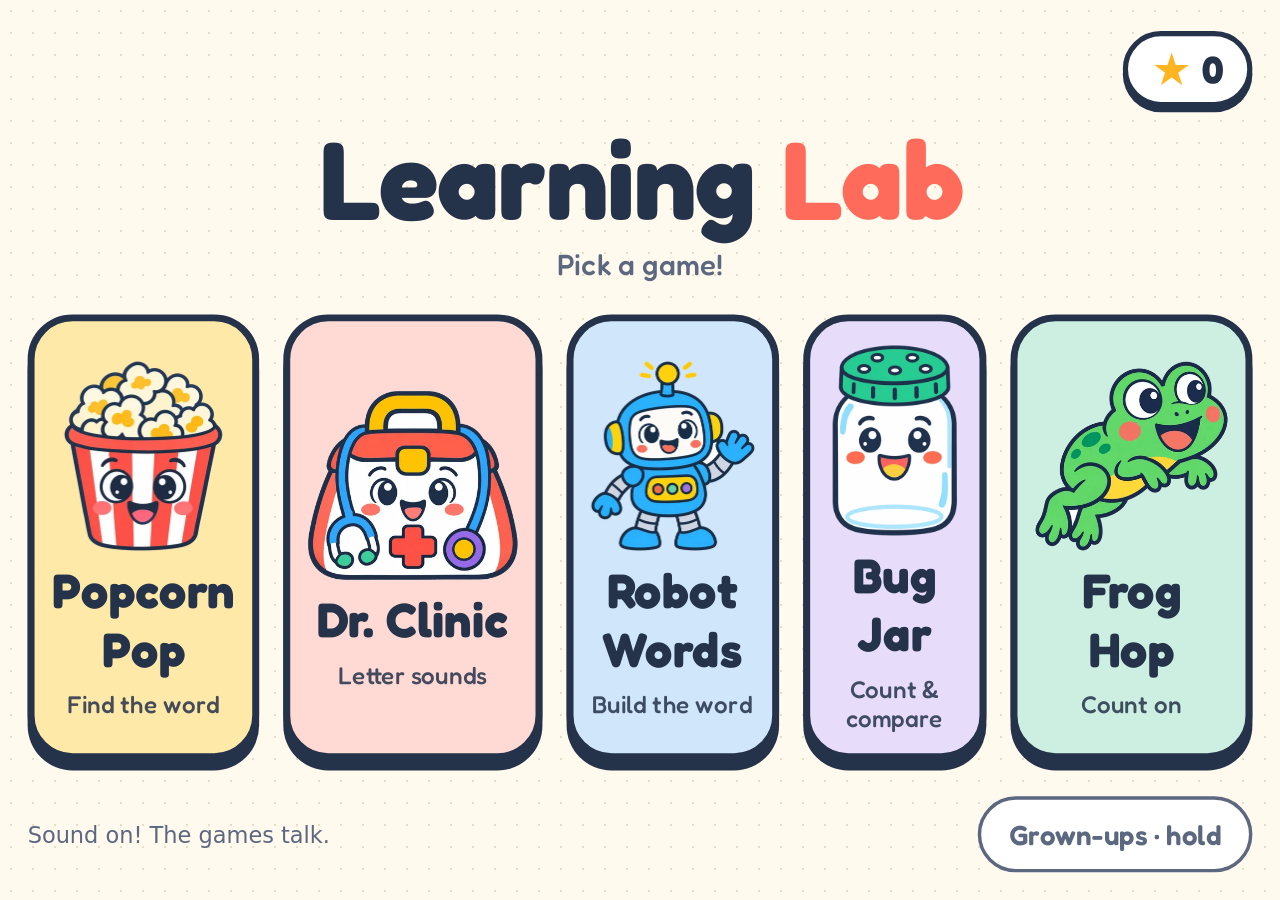
